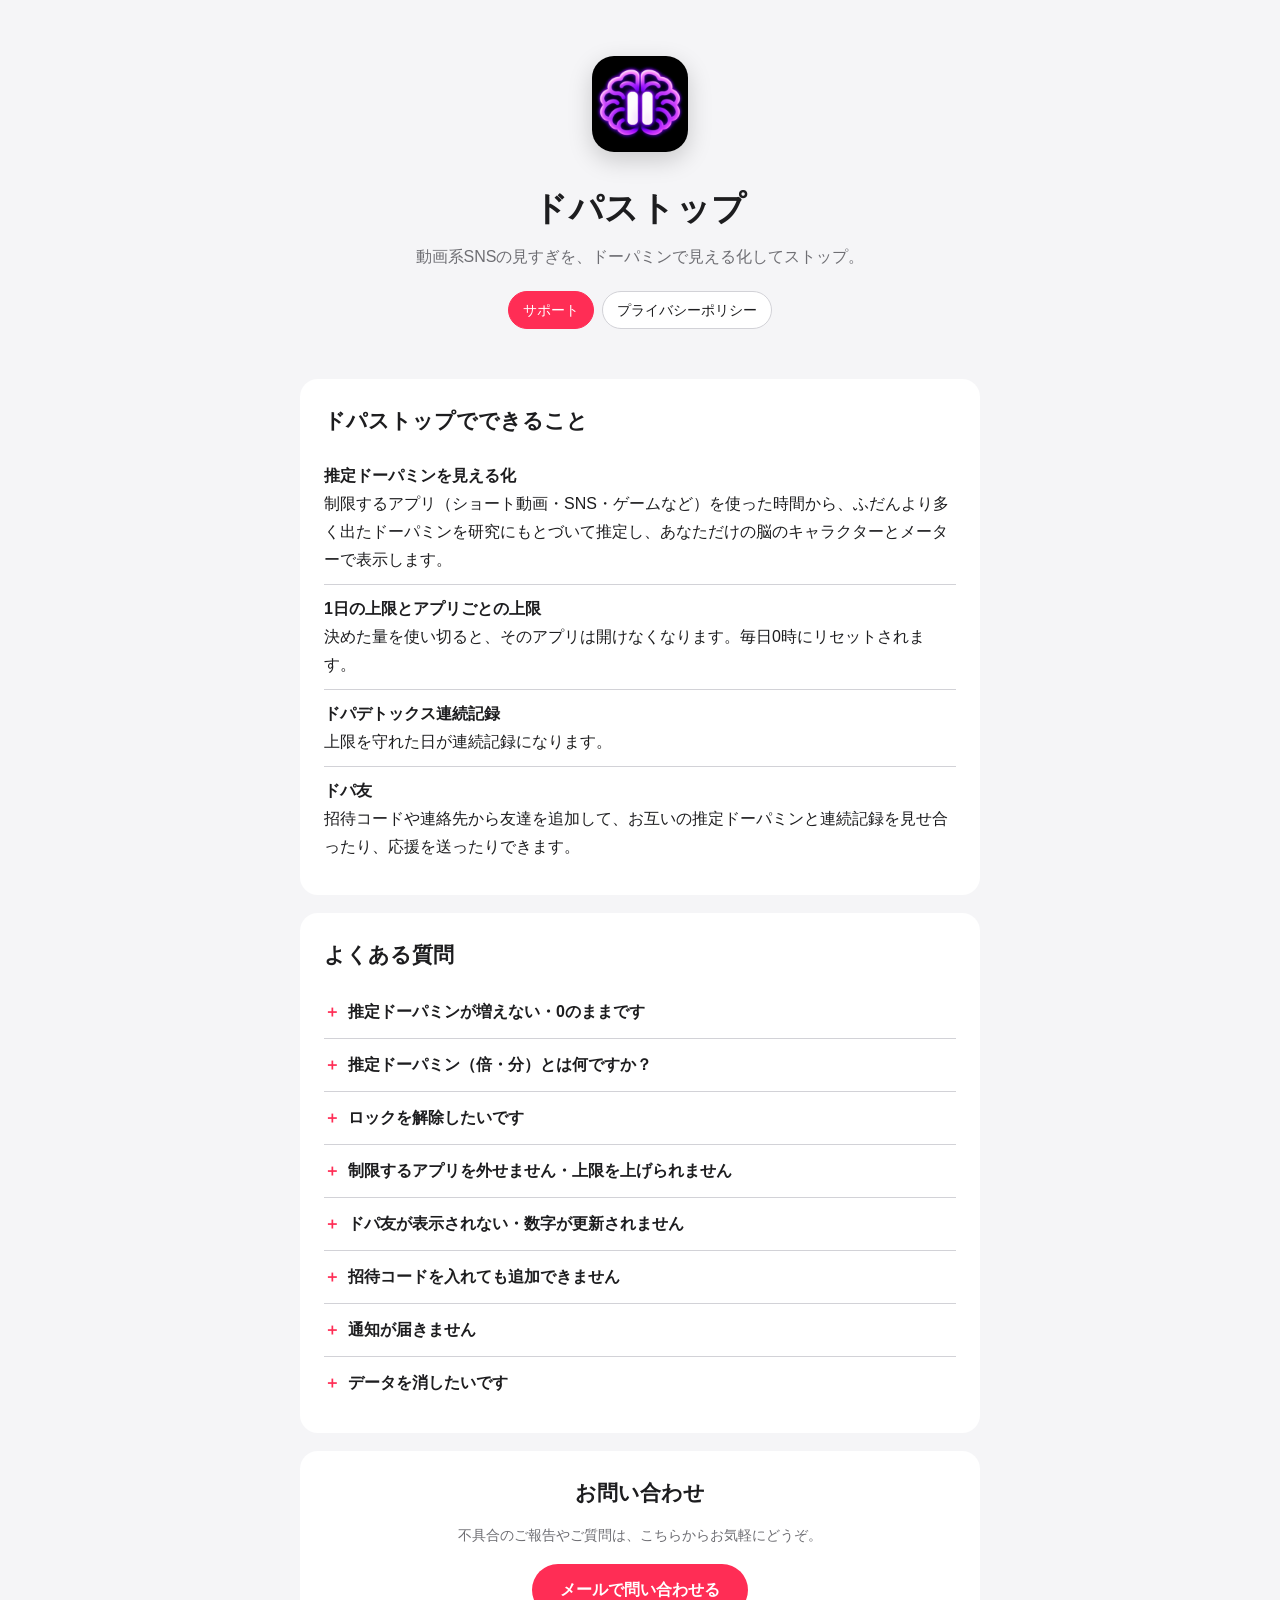
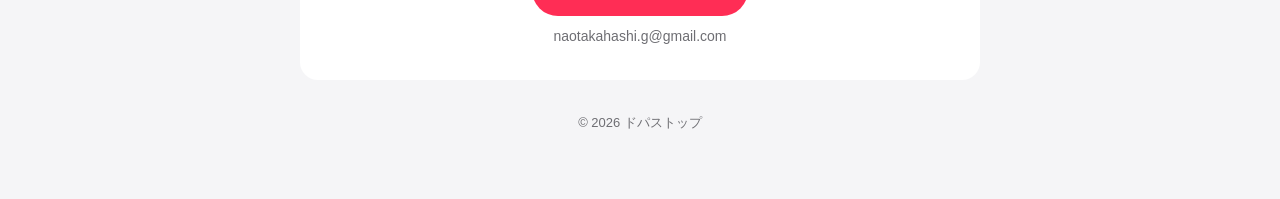
==== index.html @ 4c15ffe1 "ドパストップのサポートページとプライバシーポリシー Co-Authored-By: Claude Opus 5.5 <noreply@anthropic.com>" ====
<!doctype html>
<html lang="ja">
<head>
<meta charset="utf-8">
<meta name="viewport" content="width=device-width, initial-scale=1">
<title>ドパストップ サポート</title>
<meta name="description" content="ドパストップ（DopaStop）のサポートページ。使い方、よくある質問、お問い合わせ。">
<link rel="icon" href="icon.png">
<link rel="apple-touch-icon" href="icon.png">
<link rel="stylesheet" href="style.css">
</head>
<body>
<div class="wrap">
  <header class="hero">
    <img src="icon.png" alt="ドパストップのアイコン">
    <h1>ドパストップ</h1>
    <p>動画系SNSの見すぎを、ドーパミンで見える化してストップ。</p>
    <nav class="tabs">
      <a class="on" href="./">サポート</a>
      <a href="privacy.html">プライバシーポリシー</a>
    </nav>
  </header>

  <section class="card">
    <h2>ドパストップでできること</h2>
    <ul class="features">
      <li><b>推定ドーパミンを見える化</b>制限するアプリ（ショート動画・SNS・ゲームなど）を使った時間から、ふだんより多く出たドーパミンを研究にもとづいて推定し、あなただけの脳のキャラクターとメーターで表示します。</li>
      <li><b>1日の上限とアプリごとの上限</b>決めた量を使い切ると、そのアプリは開けなくなります。毎日0時にリセットされます。</li>
      <li><b>ドパデトックス連続記録</b>上限を守れた日が連続記録になります。</li>
      <li><b>ドパ友</b>招待コードや連絡先から友達を追加して、お互いの推定ドーパミンと連続記録を見せ合ったり、応援を送ったりできます。</li>
    </ul>
  </section>

  <section class="card">
    <h2>よくある質問</h2>

    <details>
      <summary>推定ドーパミンが増えない・0のままです</summary>
      <p>使用時間はiOSのスクリーンタイムの仕組みで数えています。数字は上限の約20分の1ごとに段階的に増えるため、使い始めはしばらく変わらないことがあります。長く使っても増えない場合は、アプリの「設定」→「使用時間の見張り」を開き、状態が「動作中」か確認して、「見張りをやり直す」を押してください。</p>
    </details>

    <details>
      <summary>推定ドーパミン（倍・分）とは何ですか？</summary>
      <p>テレビゲーム中に脳のドーパミンがふだんの約2倍になったという研究（Koepp et al., 1998, Nature）をもとに、制限するアプリを1分使うと「ふだんより +1倍・分」多く出たと推定した値です。動画系SNSそのものを測った研究はまだないため、目安としてお使いください。本アプリは医療機器ではありません。</p>
    </details>

    <details>
      <summary>ロックを解除したいです</summary>
      <p>ロックは毎日0時に自動で解除されます。どうしても今日使いたい場合は、制限画面またはホームの「脳に無理をさせる」から、今日だけ追加する量を選べます（ドパデトックス連続記録は0日に戻ります）。</p>
    </details>

    <details>
      <summary>制限するアプリを外せません・上限を上げられません</summary>
      <p>ロック中は、上限を上げたりアプリを外したりできません（上限を下げる・アプリを追加するのはできます）。翌日0時にロックが解除されると、自由に変更できます。</p>
    </details>

    <details>
      <summary>ドパ友が表示されない・数字が更新されません</summary>
      <p>ドパ友はiCloudを使っています。お互いのiPhoneでiCloudにサインインしていること、ドパストップが最新版であることを確認し、「ドパ友」タブを下に引っぱって更新してください。友達の数字は、その友達のiPhoneからiCloudに送られたときに更新されます。</p>
    </details>

    <details>
      <summary>招待コードを入れても追加できません</summary>
      <p>コードは8文字（例: K7M2-Q9XA）です。一度使われたコードや、取り消されたコードは使えません。招待した人に、新しいコードを作ってもらってください。</p>
    </details>

    <details>
      <summary>通知が届きません</summary>
      <p>iPhoneの「設定」→「通知」→「ドパストップ」で、通知がオンになっているか確認してください。</p>
    </details>

    <details>
      <summary>データを消したいです</summary>
      <p>使用時間や設定はiPhoneの中だけに保存されているので、アプリを削除すると消えます。ドパ友のためにiCloudに置いた情報の削除を希望する場合は、下のお問い合わせからご連絡ください。</p>
    </details>
  </section>

  <section class="card contact">
    <h2>お問い合わせ</h2>
    <p class="sub">不具合のご報告やご質問は、こちらからお気軽にどうぞ。</p>
    <a class="button" href="mailto:naotakahashi.g@gmail.com?subject=%E3%83%89%E3%83%91%E3%82%B9%E3%83%88%E3%83%83%E3%83%97%E3%81%AB%E3%81%A4%E3%81%84%E3%81%A6">メールで問い合わせる</a>
    <p class="sub">naotakahashi.g@gmail.com</p>
  </section>

  <footer>© 2026 ドパストップ</footer>
</div>
</body>
</html>
---- style.css ----
:root {
  --bg: #f5f5f7;
  --card: #ffffff;
  --text: #1d1d1f;
  --sub: #6e6e73;
  --line: #d2d2d7;
  --accent: #ff2d55;
}
@media (prefers-color-scheme: dark) {
  :root {
    --bg: #000000;
    --card: #1c1c1e;
    --text: #f5f5f7;
    --sub: #98989d;
    --line: #38383a;
    --accent: #ff375f;
  }
}
* { box-sizing: border-box; }
html { -webkit-text-size-adjust: 100%; }
body {
  margin: 0;
  background: var(--bg);
  color: var(--text);
  font-family: -apple-system, BlinkMacSystemFont, "Hiragino Sans", "Hiragino Kaku Gothic ProN", "Noto Sans JP", sans-serif;
  line-height: 1.75;
}
a { color: var(--accent); text-decoration: none; }
a:hover { text-decoration: underline; }
.wrap { max-width: 720px; margin: 0 auto; padding: 0 20px 64px; }
header.hero { text-align: center; padding: 56px 0 32px; }
.hero img { width: 96px; height: 96px; border-radius: 22px; box-shadow: 0 8px 24px rgba(0,0,0,.18); }
.hero h1 { font-size: 34px; margin: 18px 0 4px; letter-spacing: .02em; }
.hero p { color: var(--sub); margin: 0; }
nav.tabs { display: flex; gap: 8px; justify-content: center; margin-top: 20px; flex-wrap: wrap; }
nav.tabs a {
  padding: 6px 14px; border-radius: 999px; background: var(--card);
  border: 1px solid var(--line); color: var(--text); font-size: 14px;
}
nav.tabs a.on { background: var(--accent); border-color: var(--accent); color: #fff; }
section.card { background: var(--card); border-radius: 18px; padding: 24px; margin-top: 18px; }
h2 { font-size: 21px; margin: 0 0 12px; }
h3 { font-size: 16px; margin: 20px 0 4px; }
p { margin: 8px 0; }
.sub { color: var(--sub); font-size: 14px; }
ul.features { list-style: none; padding: 0; margin: 0; }
ul.features li { padding: 10px 0; border-top: 1px solid var(--line); }
ul.features li:first-child { border-top: none; }
ul.features b { display: block; }
details { border-top: 1px solid var(--line); padding: 12px 0; }
details:first-of-type { border-top: none; }
summary { cursor: pointer; font-weight: 600; list-style: none; }
summary::-webkit-details-marker { display: none; }
summary::before { content: "＋"; color: var(--accent); margin-right: 8px; }
details[open] summary::before { content: "－"; }
details p { color: var(--sub); }
.contact { text-align: center; }
.contact a.button {
  display: inline-block; margin-top: 8px; padding: 12px 28px; border-radius: 999px;
  background: var(--accent); color: #fff; font-weight: 600;
}
footer { text-align: center; color: var(--sub); font-size: 13px; margin-top: 32px; }
table { width: 100%; border-collapse: collapse; font-size: 15px; }
th, td { text-align: left; vertical-align: top; padding: 10px 8px; border-top: 1px solid var(--line); }
th { width: 34%; font-weight: 600; }
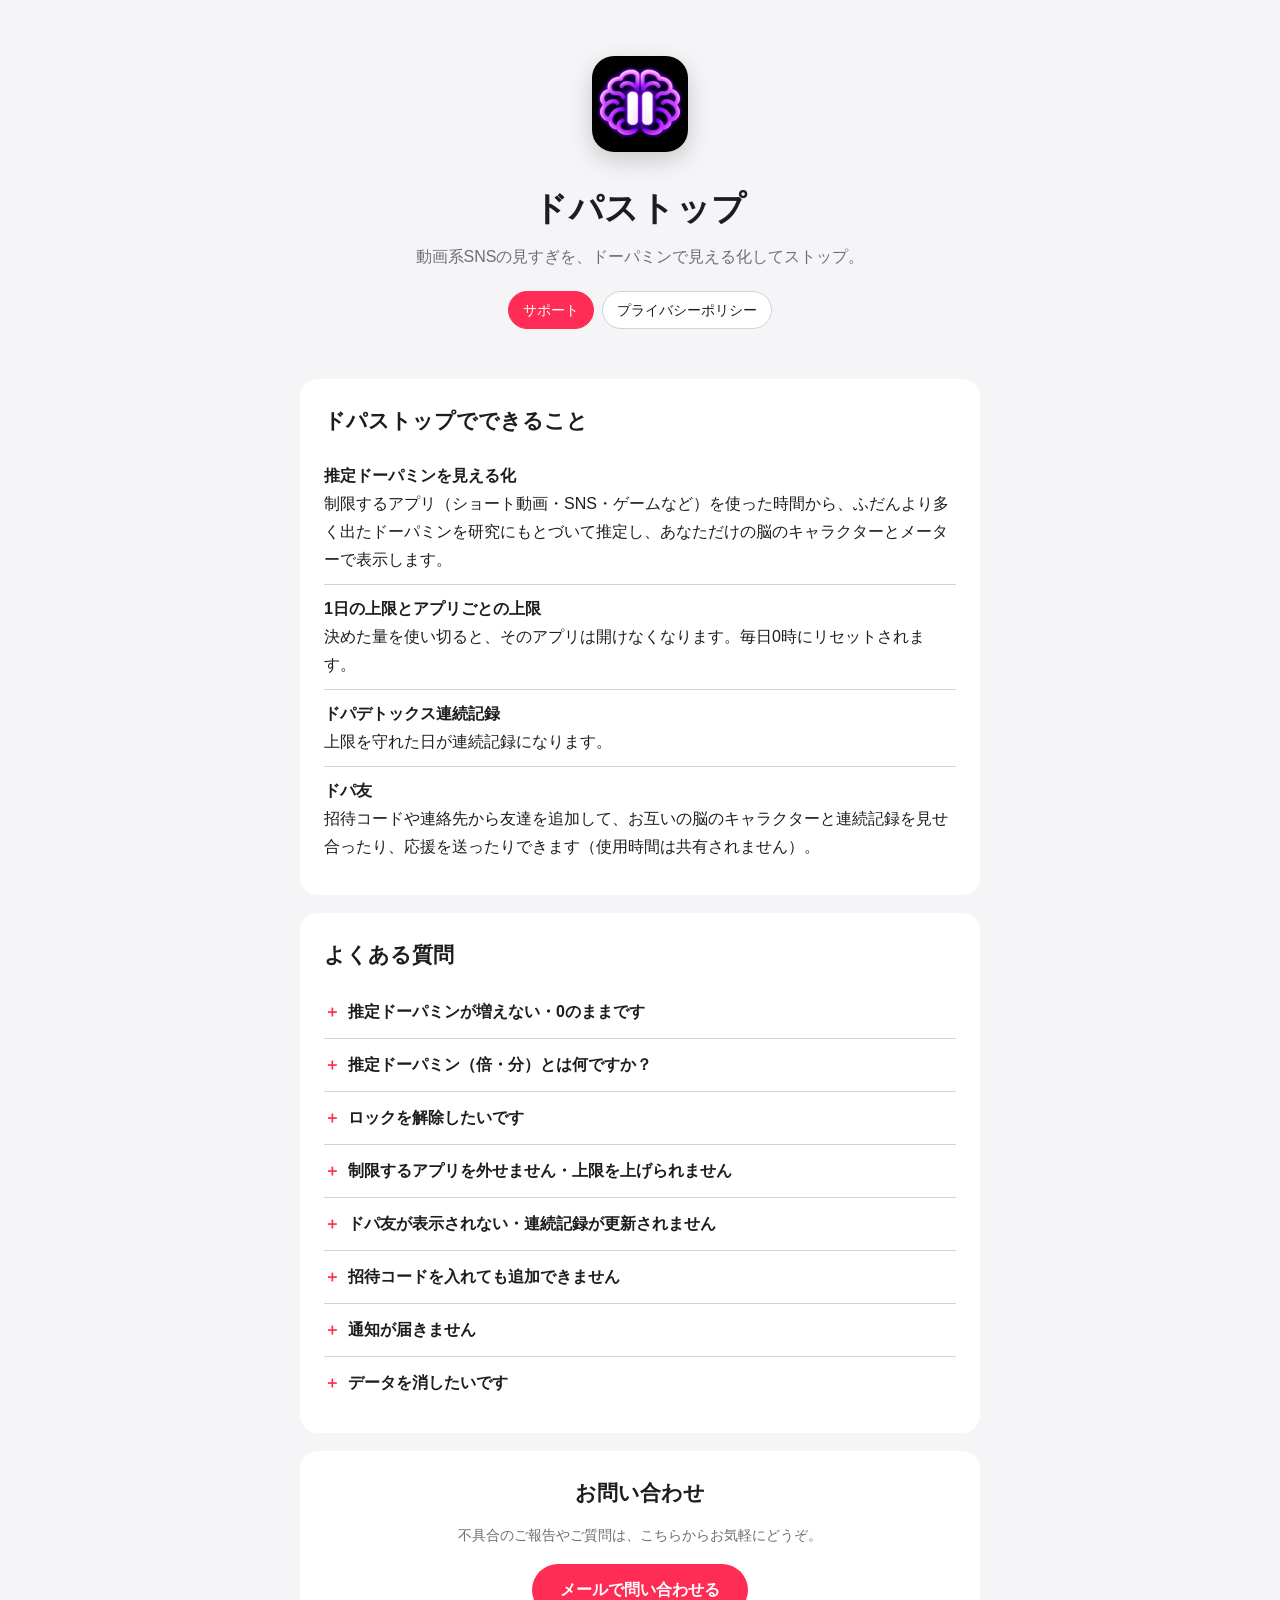
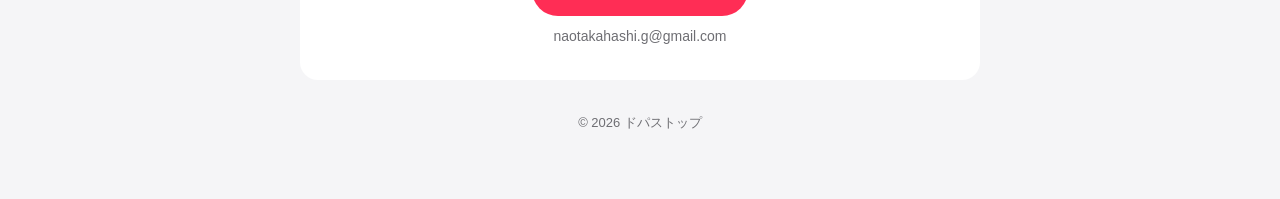
==== commit 38429b8b: "ドパ友で使用時間を共有しないことを記載 Co-Authored-By: Claude Opus 5.5 <noreply@anthropic.com>" ====
--- a/index.html
+++ b/index.html
@@ -27,7 +27,7 @@
       <li><b>推定ドーパミンを見える化</b>制限するアプリ（ショート動画・SNS・ゲームなど）を使った時間から、ふだんより多く出たドーパミンを研究にもとづいて推定し、あなただけの脳のキャラクターとメーターで表示します。</li>
       <li><b>1日の上限とアプリごとの上限</b>決めた量を使い切ると、そのアプリは開けなくなります。毎日0時にリセットされます。</li>
       <li><b>ドパデトックス連続記録</b>上限を守れた日が連続記録になります。</li>
-      <li><b>ドパ友</b>招待コードや連絡先から友達を追加して、お互いの推定ドーパミンと連続記録を見せ合ったり、応援を送ったりできます。</li>
+      <li><b>ドパ友</b>招待コードや連絡先から友達を追加して、お互いの脳のキャラクターと連続記録を見せ合ったり、応援を送ったりできます（使用時間は共有されません）。</li>
     </ul>
   </section>
 
@@ -55,8 +55,8 @@
     </details>
 
     <details>
-      <summary>ドパ友が表示されない・数字が更新されません</summary>
-      <p>ドパ友はiCloudを使っています。お互いのiPhoneでiCloudにサインインしていること、ドパストップが最新版であることを確認し、「ドパ友」タブを下に引っぱって更新してください。友達の数字は、その友達のiPhoneからiCloudに送られたときに更新されます。</p>
+      <summary>ドパ友が表示されない・連続記録が更新されません</summary>
+      <p>ドパ友はiCloudを使っています。お互いのiPhoneでiCloudにサインインしていること、ドパストップが最新版であることを確認し、「ドパ友」タブを下に引っぱって更新してください。友達の連続記録は、その友達がドパストップを開いたときに更新されます。友達の使用時間や推定ドーパミンは、プライバシーのため共有されません。</p>
     </details>
 
     <details>
@@ -71,7 +71,7 @@
 
     <details>
       <summary>データを消したいです</summary>
-      <p>使用時間や設定はiPhoneの中だけに保存されているので、アプリを削除すると消えます。ドパ友のためにiCloudに置いた情報の削除を希望する場合は、下のお問い合わせからご連絡ください。</p>
+      <p>ドパ友のためにiCloudに置いた情報（表示名・アイコン・数字・応援・見つけてもらう登録）は、アプリの「設定」→「ドパ友のデータをすべて削除」からいつでも消せます。使用時間や設定はiPhoneの中だけに保存されているので、アプリを削除すると消えます。</p>
     </details>
   </section>
 
